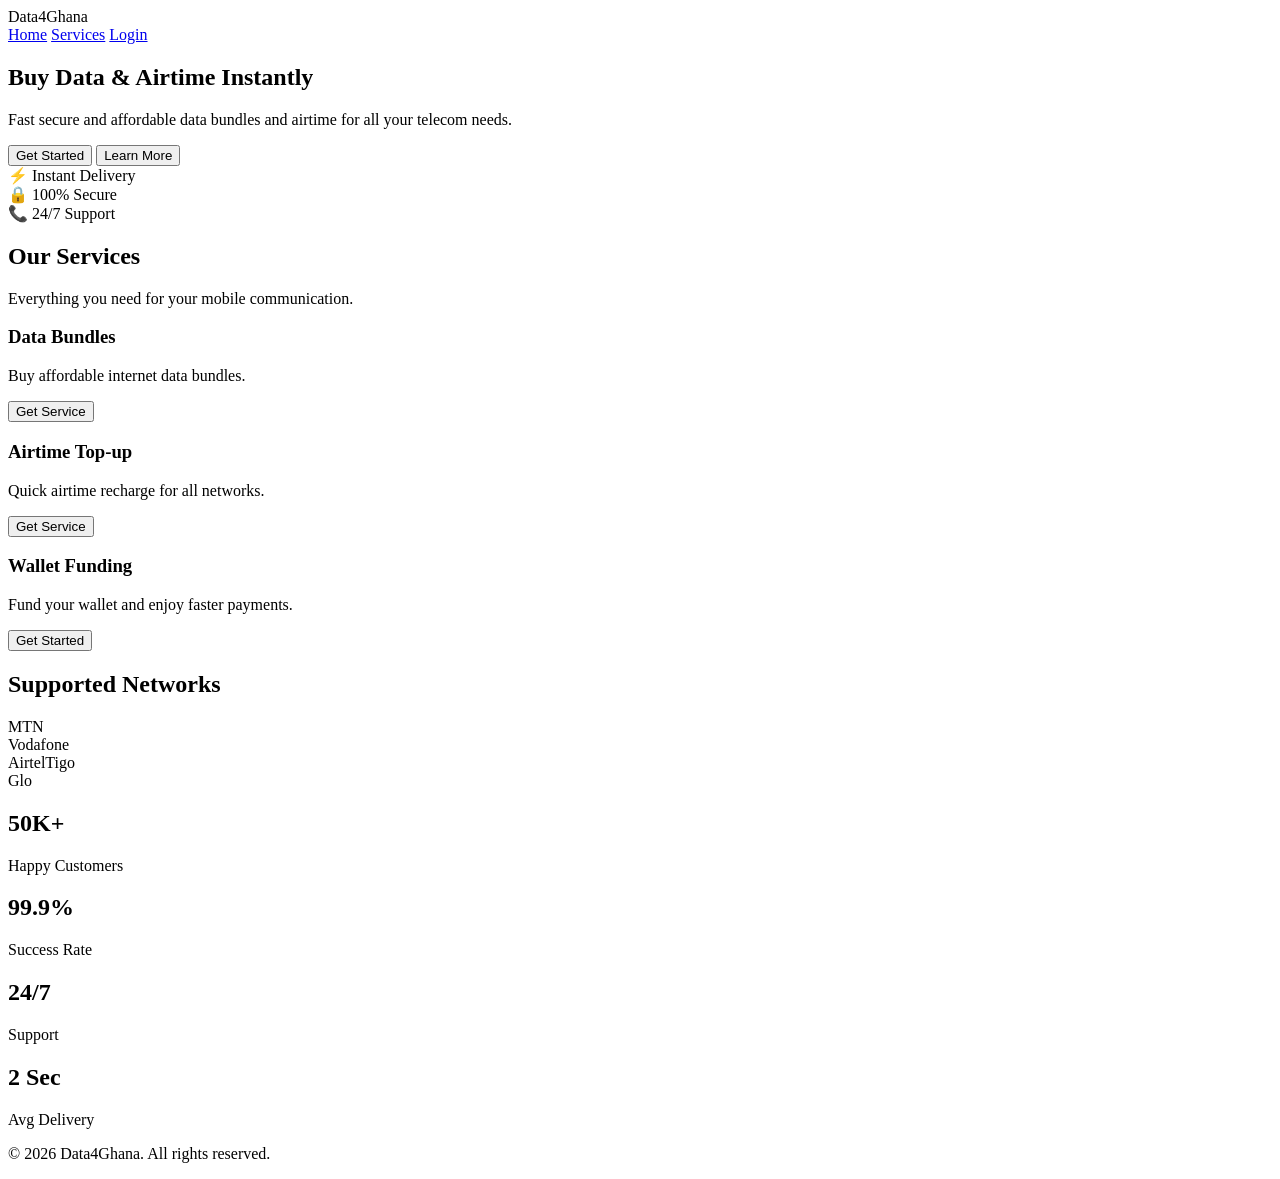
==== Data4ghana/index.html @ ad7b31d1 "Initial commit: Data4ghana web application" ====
<!DOCTYPE html>
<html lang="en">
<head>
<meta charset="UTF-8">
<meta name="viewport" content="width=device-width, initial-scale=1.0">
<title>Data4Ghana</title>
<link rel="stylesheet" href="style.css">
</head>

<body>

<!-- NAVBAR -->
<header class="navbar">
<div class="logo">Data4Ghana</div>
<nav>
<a href="#">Home</a>
<a href="#">Services</a>
<a href="#">Login</a>
</nav>
</header>

<!-- HERO -->
<section class="hero">
<h1>Buy Data & Airtime Instantly</h1>
<p>Fast secure and affordable data bundles and airtime for all your telecom needs.</p>

<div class="hero-buttons">
<button class="btn-primary">Get Started</button>
<button class="btn-secondary">Learn More</button>
</div>

<div class="features">
<div class="feature">⚡ Instant Delivery</div>
<div class="feature">🔒 100% Secure</div>
<div class="feature">📞 24/7 Support</div>
</div>
</section>

<!-- SERVICES -->
<section class="services">

<h2>Our Services</h2>
<p>Everything you need for your mobile communication.</p>

<div class="service-container">

<div class="service">
<h3>Data Bundles</h3>
<p>Buy affordable internet data bundles.</p>
<button>Get Service</button>
</div>

<div class="service">
<h3>Airtime Top-up</h3>
<p>Quick airtime recharge for all networks.</p>
<button>Get Service</button>
</div>

<div class="service">
<h3>Wallet Funding</h3>
<p>Fund your wallet and enjoy faster payments.</p>
<button>Get Started</button>
</div>

</div>

</section>

<!-- NETWORKS -->
<section class="networks">

<h2>Supported Networks</h2>

<div class="network-grid">
<div class="network">MTN</div>
<div class="network">Vodafone</div>
<div class="network">AirtelTigo</div>
<div class="network">Glo</div>
</div>

</section>

<!-- STATS -->
<section class="stats">

<div class="stat">
<h2>50K+</h2>
<p>Happy Customers</p>
</div>

<div class="stat">
<h2>99.9%</h2>
<p>Success Rate</p>
</div>

<div class="stat">
<h2>24/7</h2>
<p>Support</p>
</div>

<div class="stat">
<h2>2 Sec</h2>
<p>Avg Delivery</p>
</div>

</section>

<!-- FOOTER -->
<footer>
<p>© 2026 Data4Ghana. All rights reserved.</p>
</footer>

</body>
</html>
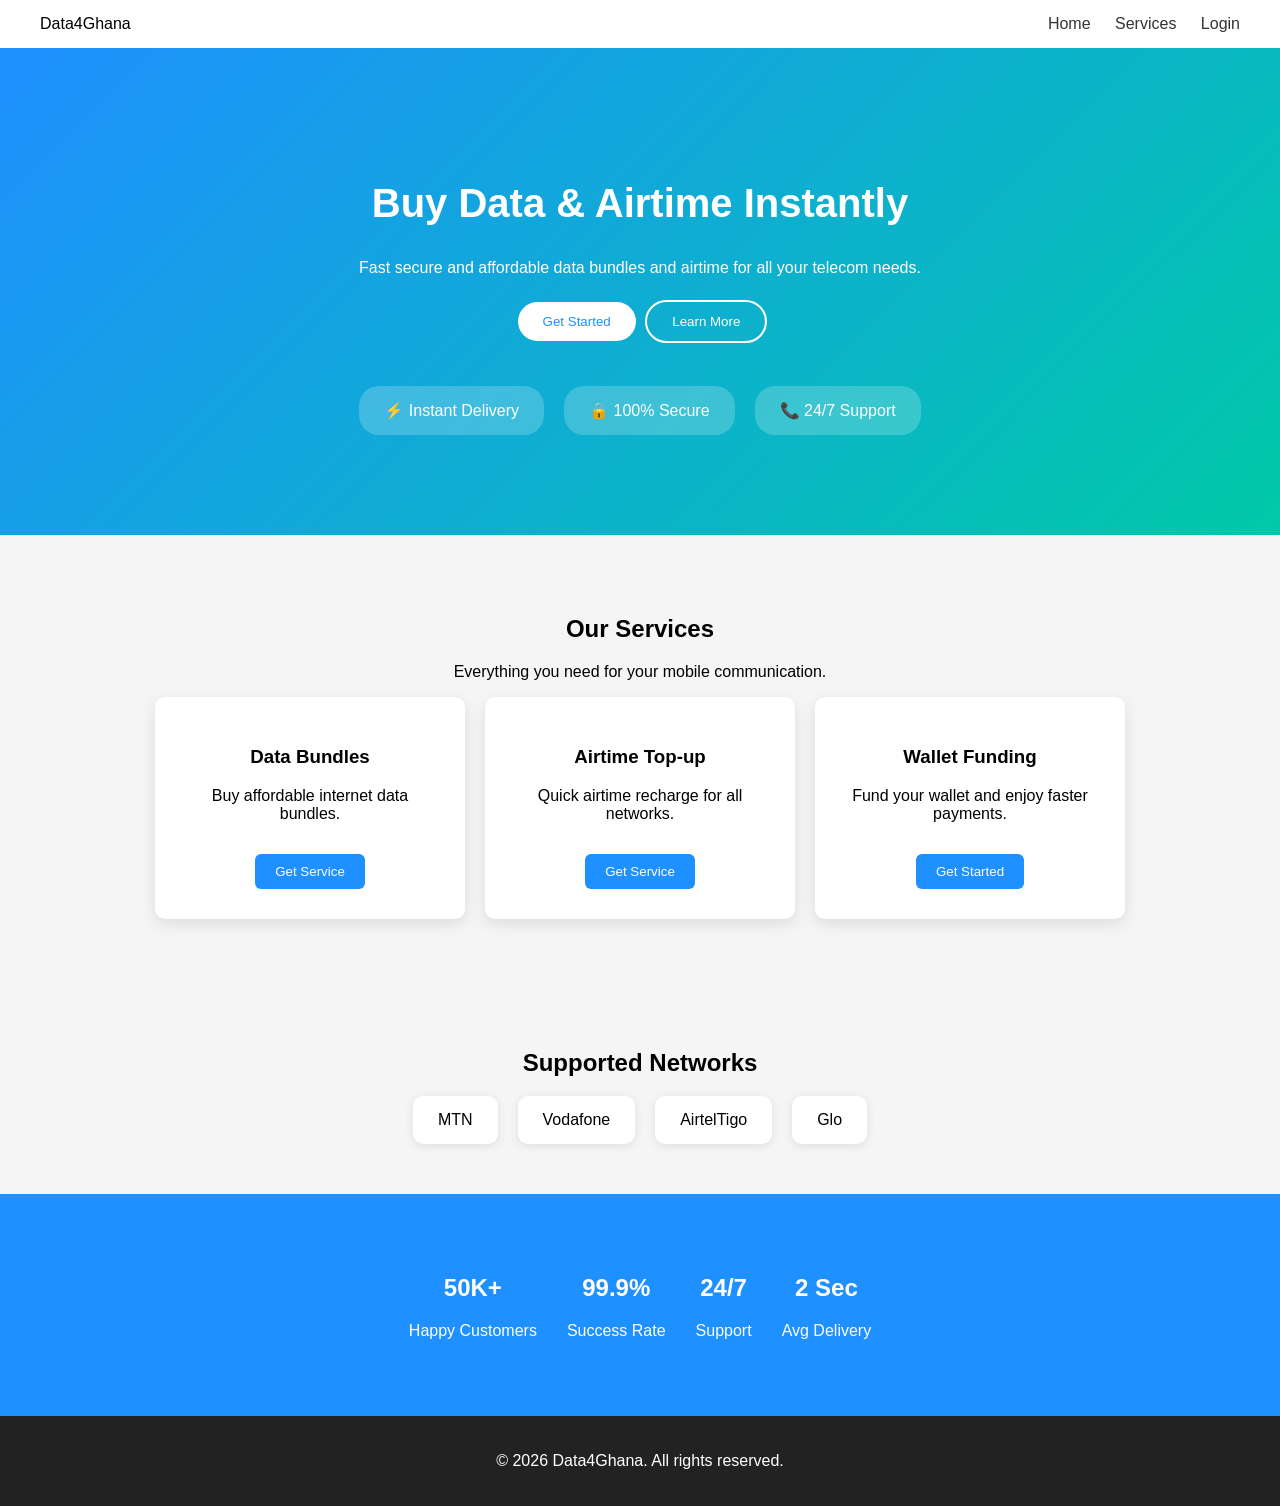
==== commit 565bed4a: "Fix all relative paths for CSS, JS, and image files" ====
--- a/Data4ghana/index.html
+++ b/Data4ghana/index.html
@@ -4,7 +4,7 @@
 <meta charset="UTF-8">
 <meta name="viewport" content="width=device-width, initial-scale=1.0">
 <title>Data4Ghana</title>
-<link rel="stylesheet" href="style.css">
+<link rel="stylesheet" href="../css/style.css">
 </head>
 
 <body>
--- a/css/style.css
+++ b/css/style.css
@@ -0,0 +1,149 @@
+body{
+margin:0;
+font-family:Arial;
+background:#f5f5f5;
+}
+
+/* NAVBAR */
+
+.navbar{
+display:flex;
+justify-content:space-between;
+padding:15px 40px;
+background:white;
+box-shadow:0 2px 10px rgba(0,0,0,0.1);
+}
+
+.navbar a{
+margin-left:20px;
+text-decoration:none;
+color:#333;
+}
+
+/* HERO */
+
+.hero{
+text-align:center;
+padding:100px 20px;
+color:white;
+
+background: linear-gradient(135deg,#1e90ff,#00c9a7);
+}
+
+.hero h1{
+font-size:40px;
+}
+
+.hero-buttons{
+margin-top:20px;
+}
+
+.btn-primary{
+background:white;
+color:#1e90ff;
+padding:12px 25px;
+border:none;
+border-radius:30px;
+margin:5px;
+}
+
+.btn-secondary{
+background:transparent;
+color:white;
+border:2px solid white;
+padding:12px 25px;
+border-radius:30px;
+}
+
+/* FEATURES */
+
+.features{
+margin-top:40px;
+display:flex;
+justify-content:center;
+gap:20px;
+flex-wrap:wrap;
+}
+
+.feature{
+background:rgba(255,255,255,0.2);
+padding:15px 25px;
+border-radius:20px;
+}
+
+/* SERVICES */
+
+.services{
+padding:60px 20px;
+text-align:center;
+}
+
+.service-container{
+display:flex;
+justify-content:center;
+gap:20px;
+flex-wrap:wrap;
+}
+
+.service{
+background:white;
+padding:30px;
+border-radius:10px;
+width:250px;
+box-shadow:0 5px 15px rgba(0,0,0,0.1);
+}
+
+.service button{
+margin-top:15px;
+padding:10px 20px;
+background:#1e90ff;
+color:white;
+border:none;
+border-radius:6px;
+}
+
+/* NETWORKS */
+
+.networks{
+text-align:center;
+padding:50px 20px;
+}
+
+.network-grid{
+display:flex;
+justify-content:center;
+gap:20px;
+flex-wrap:wrap;
+}
+
+.network{
+background:white;
+padding:15px 25px;
+border-radius:10px;
+box-shadow:0 2px 10px rgba(0,0,0,0.1);
+}
+
+/* STATS */
+
+.stats{
+display:flex;
+justify-content:center;
+gap:30px;
+flex-wrap:wrap;
+padding:60px 20px;
+background:#1e90ff;
+color:white;
+}
+
+.stat{
+text-align:center;
+}
+
+/* FOOTER */
+
+footer{
+text-align:center;
+padding:20px;
+background:#222;
+color:white;
+}
